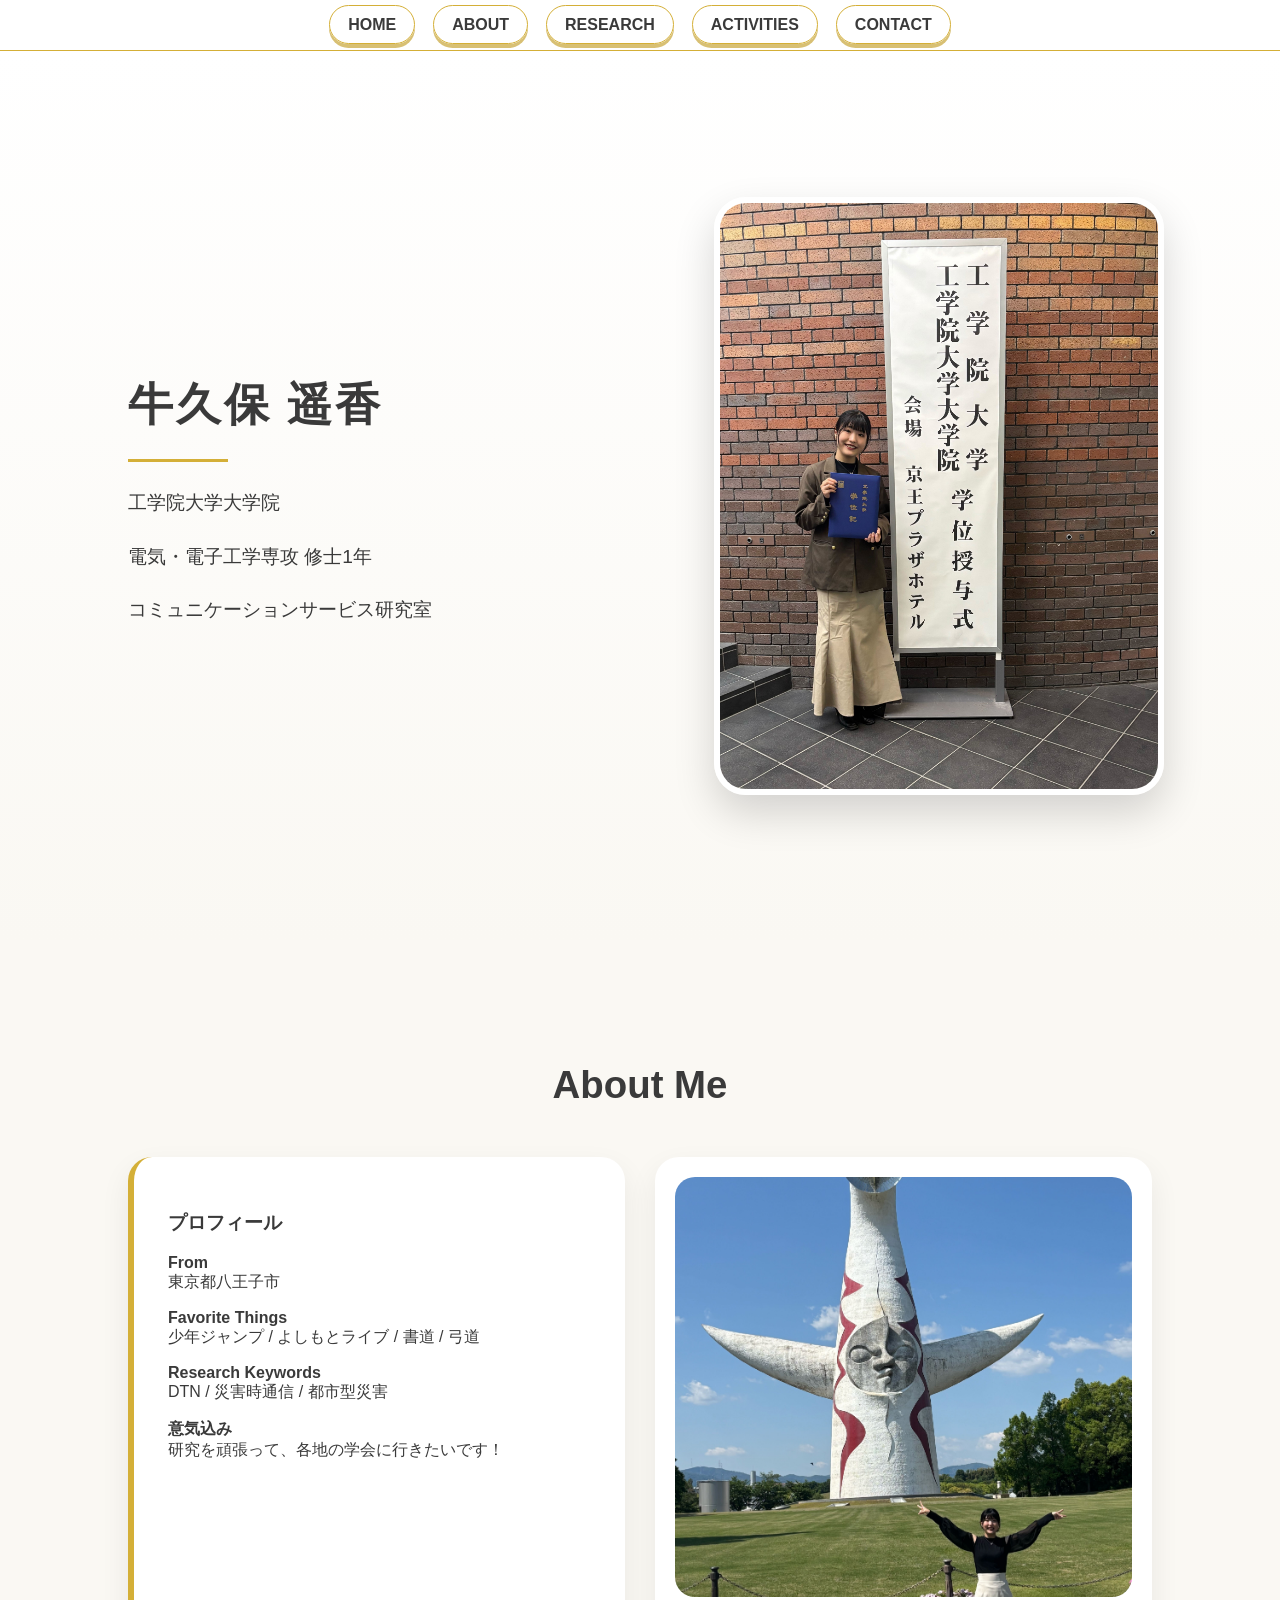
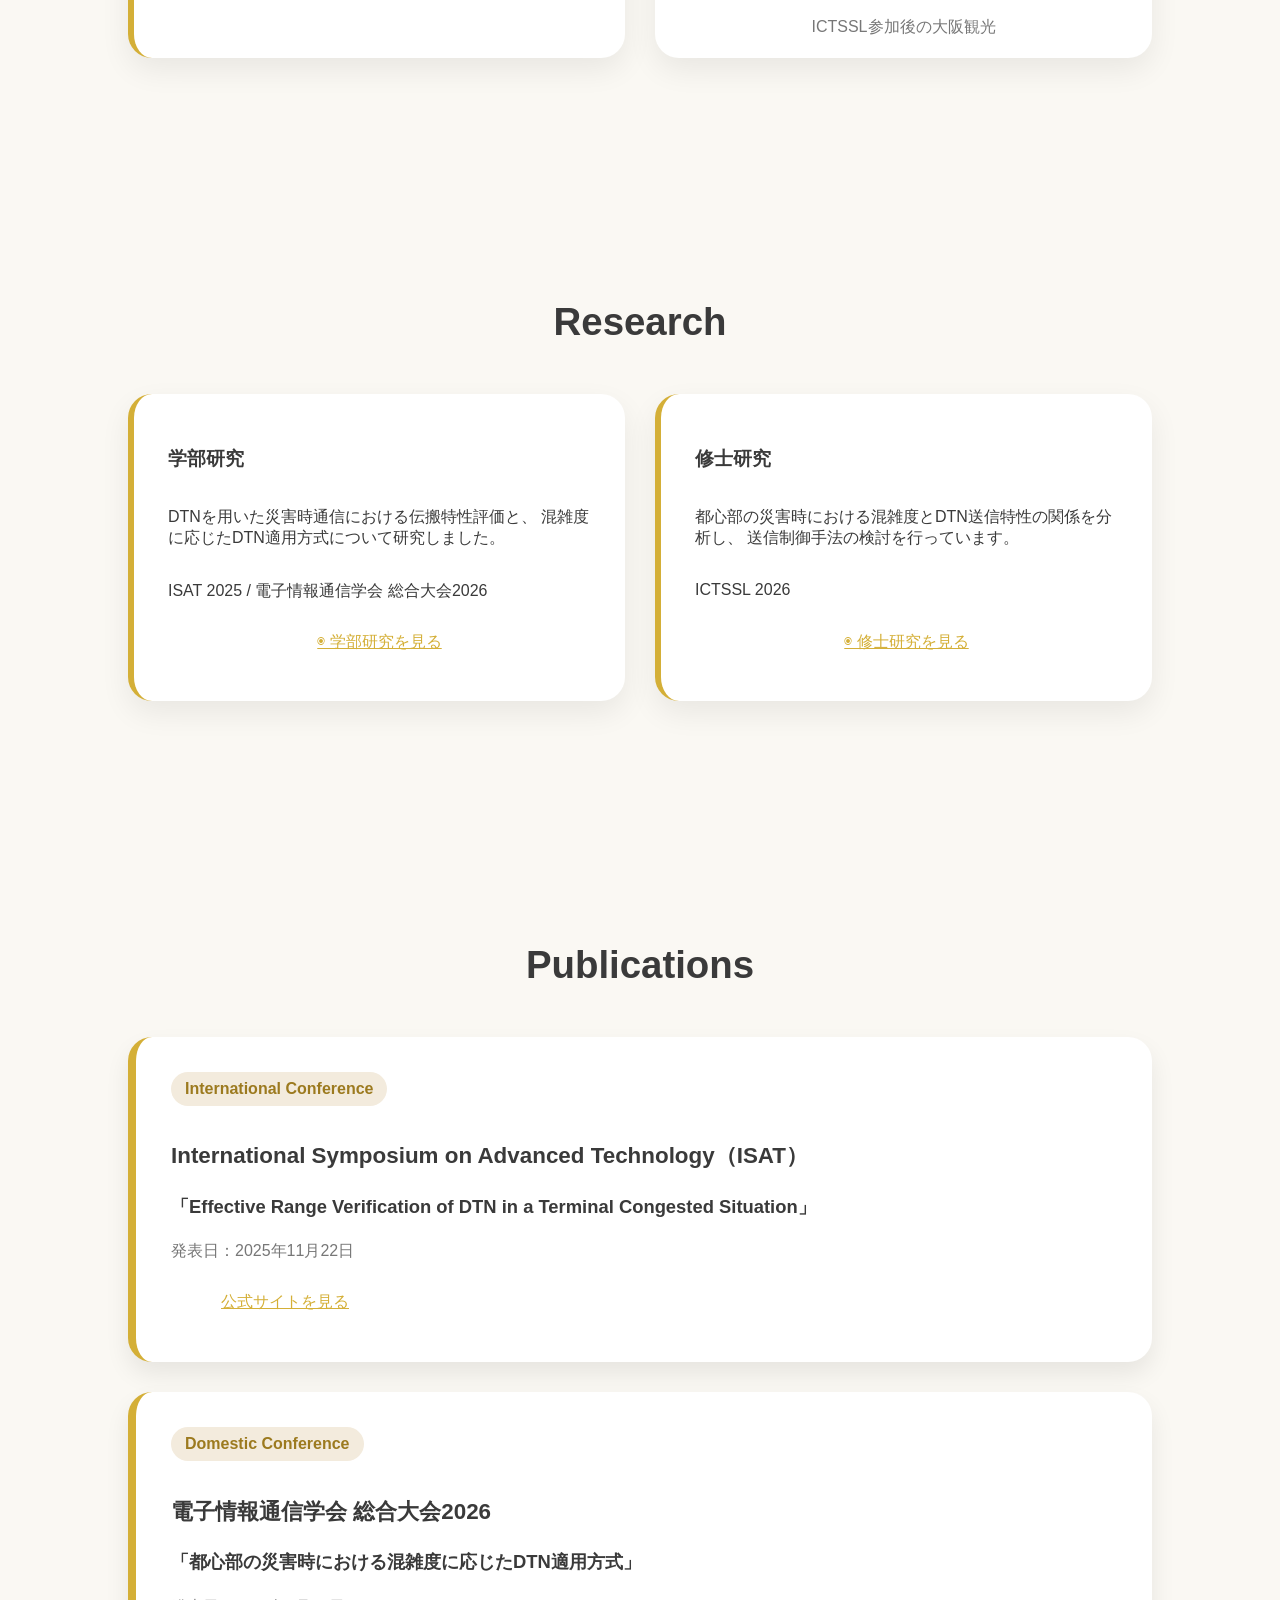
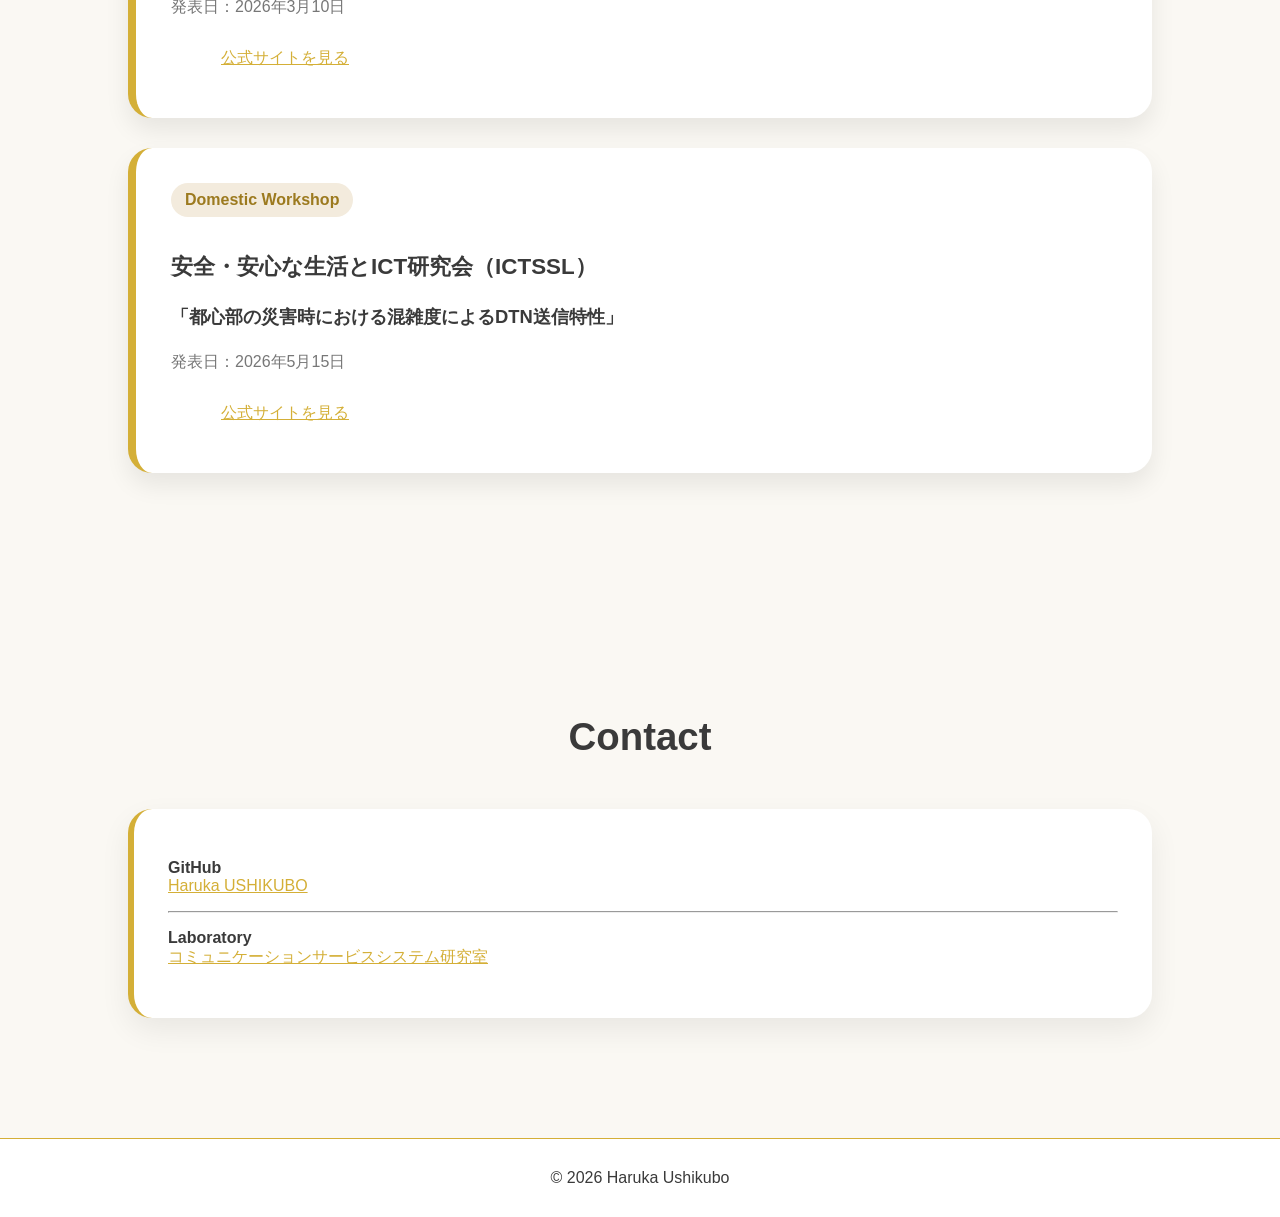
==== index.html @ f23a19f1 "Add files via upload" ====
<!DOCTYPE html>
<html lang="ja">
<head>
  <meta charset="UTF-8">
  <title>牛久保遥香 | Portfolio</title>
  <link rel="stylesheet" href="style.css">
</head>

<body>

<nav>
  <ul>
    <li><a href="#home">HOME</a></li>
    <li><a href="#about">ABOUT</a></li>
    <li><a href="#research">RESEARCH</a></li>
    <li><a href="#activities">ACTIVITIES</a></li>
    <li><a href="#contact">CONTACT</a></li>
  </ul>
</nav>

<header id="home" class="hero">
  <div class="hero-text">
    <h1>牛久保 遥香</h1>
    <p>工学院大学大学院</p>
    <p>電気・電子工学専攻 修士1年</p>
    <p>コミュニケーションサービス研究室</p>
    
  </div>

  <img src="images/profile.jpg" alt="牛久保遥香のプロフィール写真" class="hero-photo">
</header>

<section id="about">
  <h2>About Me</h2>

  <div class="about-grid">
    <div class="card">
      <h3>プロフィール</h3>

      <p><strong>From</strong><br>東京都八王子市</p>

      <p><strong>Favorite Things</strong><br>
        少年ジャンプ / よしもとライブ / 書道 / 弓道
      </p>

      <p><strong>Research Keywords</strong><br>
        DTN / 災害時通信 / 都市型災害 
      </p>
      <p><strong>意気込み</strong><br>
        研究を頑張って、各地の学会に行きたいです！
      </p>
    </div>

    <div class="card image-card">
      <img src="images/osaka.jpg" alt="ICTSSL参加後の大阪観光写真">
      <p class="caption">ICTSSL参加後の大阪観光</p>
    </div>
  </div>
</section>

<section id="research">
  <h2>Research</h2>

  <div class="research-grid">
    <div class="card">
      <h3>学部研究</h3>
      <p>
        DTNを用いた災害時通信における伝搬特性評価と、
        混雑度に応じたDTN適用方式について研究しました。
      </p>
      <p>ISAT 2025 / 電子情報通信学会 総合大会2026</p>
      <a class="gold-button" href="research/bachelor.html">◉ 学部研究を見る</a>
    </div>

    <div class="card">
      <h3>修士研究</h3>
      <p>
        都心部の災害時における混雑度とDTN送信特性の関係を分析し、
        送信制御手法の検討を行っています。
      </p>
      <p>ICTSSL 2026<br>
      </p>
      <a class="gold-button" href="research/master.html">◉ 修士研究を見る</a>
    </div>
  </div>
</section>

<section id="activities">
  <h2>Publications</h2>

  <div class="publication-card">
    <span class="tag">International Conference</span>
    <h3>International Symposium on Advanced Technology（ISAT）</h3>
    <p class="theme">「Effective Range Verification of DTN in a Terminal Congested Situation」</p>
    <p class="date">発表日：2025年11月22日</p>
    <a class="gold-button" href="https://www.kogakuin.ac.jp/isat/" target="_blank">
      公式サイトを見る
    </a>
  </div>

  <div class="publication-card">
    <span class="tag">Domestic Conference</span>
    <h3>電子情報通信学会 総合大会2026</h3>
    <p class="theme">「都心部の災害時における混雑度に応じたDTN適用方式」</p>
    <p class="date">発表日：2026年3月10日</p>
    <a class="gold-button" href="https://pub.confit.atlas.jp/ja/event/general2026" target="_blank">
      公式サイトを見る
    </a>
  </div>

  <div class="publication-card">
    <span class="tag">Domestic Workshop</span>
    <h3>安全・安心な生活とICT研究会（ICTSSL）</h3>
    <p class="theme">「都心部の災害時における混雑度によるDTN送信特性」</p>
    <p class="date">発表日：2026年5月15日</p>
    <a class="gold-button" href="https://ken.ieice.org/ken/program/index.php?tgid=IEICE-ICTSSL" target="_blank">
      公式サイトを見る
    </a>
  </div>
</section>

<section id="contact">
  <h2>Contact</h2>

  <div class="card">

    <p>
      <strong>GitHub</strong><br>
      <a href="https://github.com/haruuuguu" target="_blank">
        Haruka USHIKUBO
      </a>
    </p>

    <hr>

    <p>
      <strong>Laboratory</strong><br>
      <a href="https://www.mizunolab.net/index.html" target="_blank">
        コミュニケーションサービスシステム研究室
      </a>
    </p>

  </div>
</section>

<footer>
  © 2026 Haruka Ushikubo
</footer>

</body>
</html>
---- style.css ----
:root {
  --white: #ffffff;
  --cream: #faf8f3;
  --beige: #f3ebdd;
  --gold: #d4af37;
  --light-gold: #f5df8a;
  --dark-gold: #9c7a1f;
  --text: #3a3a3a;
}

html {
  scroll-behavior: smooth;
}

body {
  margin: 0;
  font-family: "Yu Gothic", "Hiragino Sans", sans-serif;
  color: var(--text);
  background: var(--cream);
}

nav {
  position: sticky;
  top: 0;
  z-index: 1000;
  background: rgba(255,255,255,0.95);
  backdrop-filter: blur(10px);
  border-bottom: 1px solid var(--gold);
  padding: 16px 8%;
}

nav ul {
  display: flex;
  justify-content: center;
  gap: 18px;
  list-style: none;
  margin: 0;
  padding: 0;
}

nav a {
  color: var(--text);
  text-decoration: none;
  font-weight: bold;
  padding: 10px 18px;
  border-radius: 999px;
  border: 1px solid var(--gold);
  background: white;
  box-shadow: 0 4px 0 #d8c074;
  transition: 0.15s;
}

nav a:hover {
  transform: translateY(-2px);
  background: var(--gold);
  color: white;
  box-shadow: 0 6px 0 var(--dark-gold);
}

nav a:active {
  transform: translateY(4px);
  box-shadow: none;
}

.hero {
  min-height: 90vh;
  padding: 40px 10%;
  display: grid;
  grid-template-columns: 1.1fr 0.9fr;
  gap: 50px;
  align-items: center;
  background: linear-gradient(180deg, #ffffff 0%, #faf8f3 100%);
}

.hero-text {
  text-align: left;
}

.hero h1 {
  font-size: 2.8rem;
  letter-spacing: 3px;
  margin-bottom: 15px;
}

.hero h1::after {
  content: "";
  display: block;
  width: 100px;
  height: 3px;
  background: var(--gold);
  margin: 24px 0;
}

.hero p {
  font-size: 1.2rem;
  line-height: 1.8;
}

.hero-photo {
  width: 100%;
  max-height: 620px;
  object-fit: cover;
  object-position: center;
  border-radius: 32px;
  border: 6px solid white;
  box-shadow: 0 18px 40px rgba(0,0,0,0.16);
}

section {
  padding: 90px 10%;
}

h2 {
  font-size: 2.4rem;
  text-align: center;
  margin-bottom: 50px;
}

.card {
  background: var(--white);
  border-radius: 24px;
  padding: 34px;
  margin-bottom: 30px;
  box-shadow: 0 12px 30px rgba(0,0,0,0.07);
  border-left: 6px solid var(--gold);
  transition: 0.3s;
}

.card:hover {
  transform: translateY(-6px);
}

.about-grid,
.research-grid {
  display: grid;
  grid-template-columns: repeat(auto-fit, minmax(280px, 1fr));
  gap: 30px;
}
.research-grid .card {
  display: flex;
  flex-direction: column;
}

.research-grid .gold-button {
  margin-top: auto;
}
.image-card {
  border-left: none;
  padding: 20px;
}

.image-card img {
  width: 100%;
  height: 420px;
  object-fit: cover;
  border-radius: 20px;
}

.caption {
  text-align: center;
  color: #777;
  margin-bottom: 0;
}

.gold-button{
  display:inline-flex;

  justify-content:center;
  align-items:center;

  padding:14px 24px;

  min-width:180px;
}

.gold-button:hover {
  transform: translateY(-2px);
  box-shadow:
    0 8px 0 var(--dark-gold),
    0 14px 24px rgba(0,0,0,.18);
}

.gold-button:active {
  transform: translateY(6px);
  box-shadow:
    0 0 0 var(--dark-gold),
    0 3px 8px rgba(0,0,0,.2);
}

.publication-card {
  background: white;
  padding: 35px;
  margin-bottom: 30px;
  border-radius: 24px;
  border-left: 8px solid var(--gold);
  box-shadow: 0 12px 25px rgba(0,0,0,.08);
  transition: .3s;
}

.publication-card:hover {
  transform: translateY(-8px);
  box-shadow: 0 18px 35px rgba(0,0,0,.12);
}

.publication-card h3 {
  font-size: 1.4rem;
  margin-bottom: 15px;
}

.theme {
  font-size: 1.15rem;
  line-height: 1.8;
  font-weight: 600;
}

.date {
  color: #777;
}

.tag {
  display: inline-block;
  background: var(--beige);
  color: var(--dark-gold);
  padding: 8px 14px;
  border-radius: 999px;
  font-weight: bold;
  margin-bottom: 12px;
}

a {
  color: var(--gold);
}

footer {
  text-align: center;
  padding: 30px;
  background: white;
  border-top: 1px solid var(--gold);
}

@media (max-width: 800px) {
  nav ul {
    flex-wrap: wrap;
  }

  .hero {
    grid-template-columns: 1fr;
    text-align: center;
  }

  .hero-text {
    text-align: center;
  }

  .hero h1 {
    font-size: 2.6rem;
  }

  .hero h1::after {
    margin: 24px auto;
  }
}
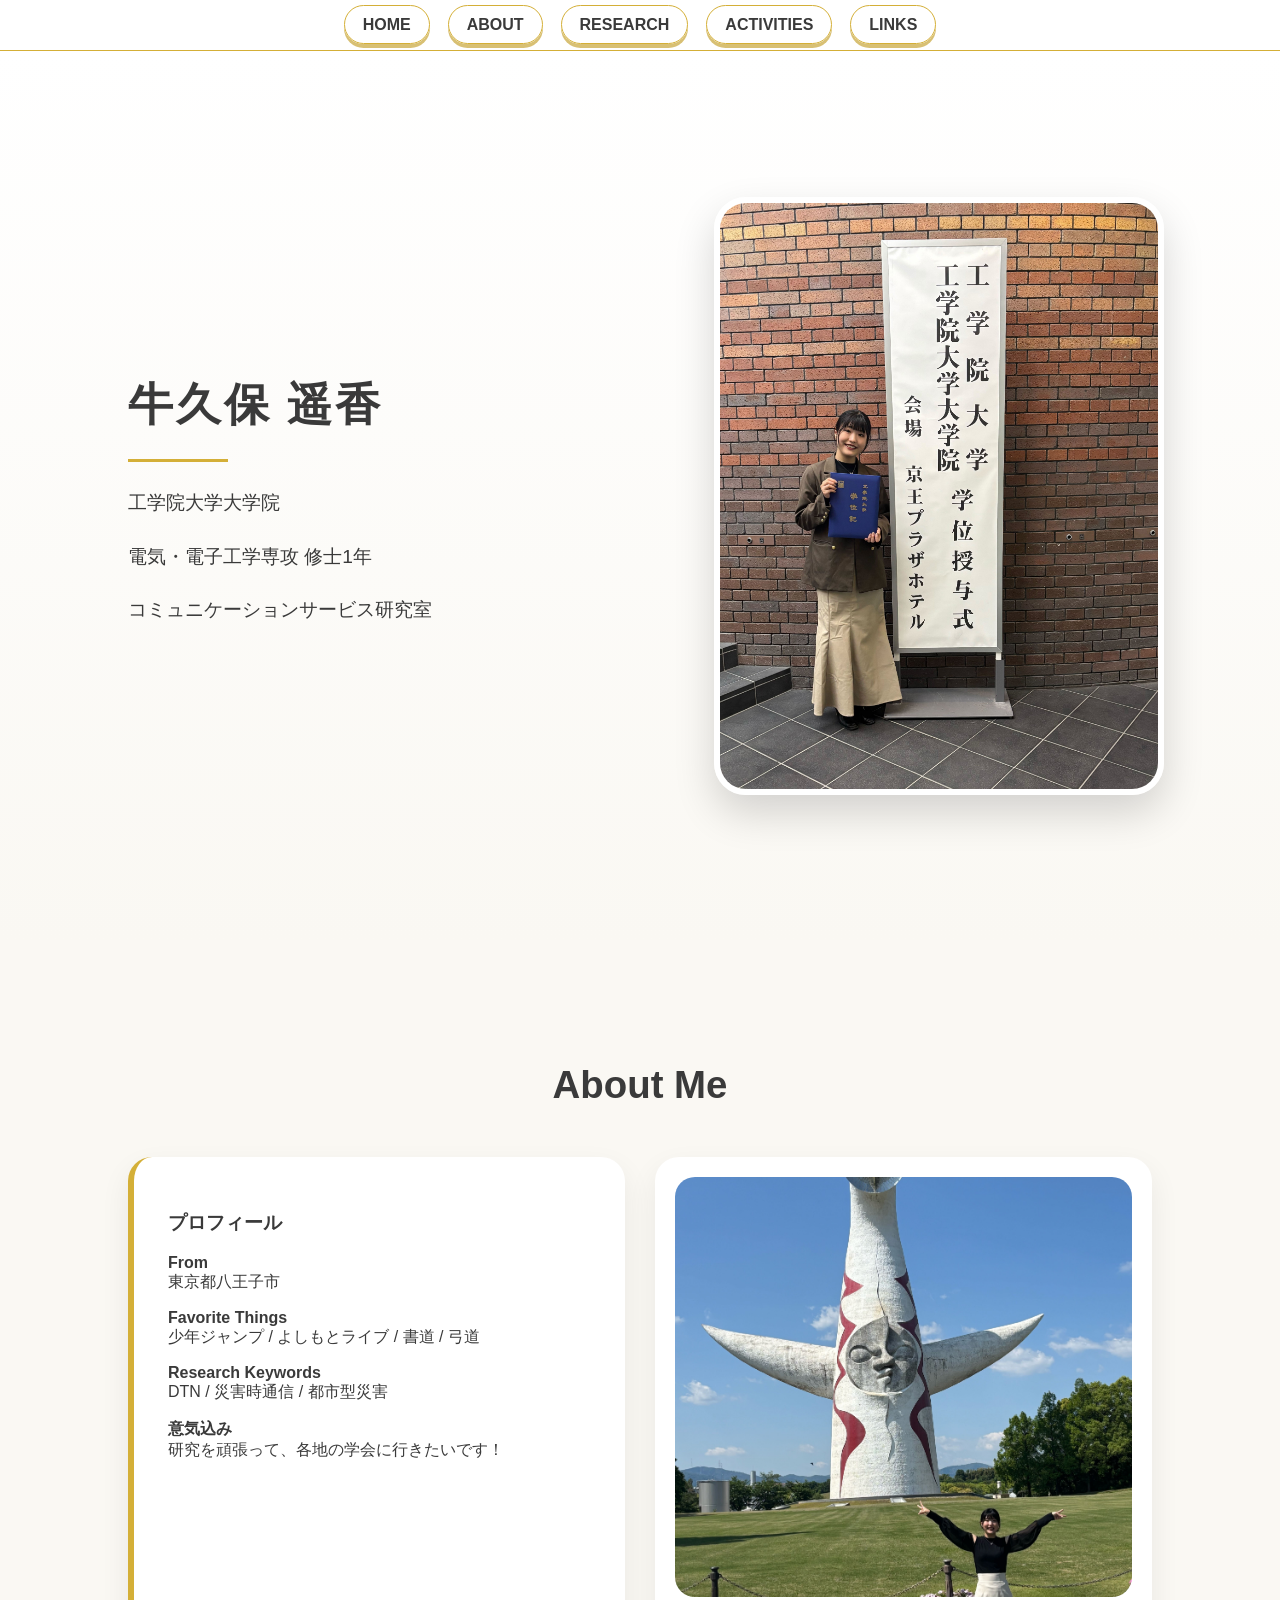
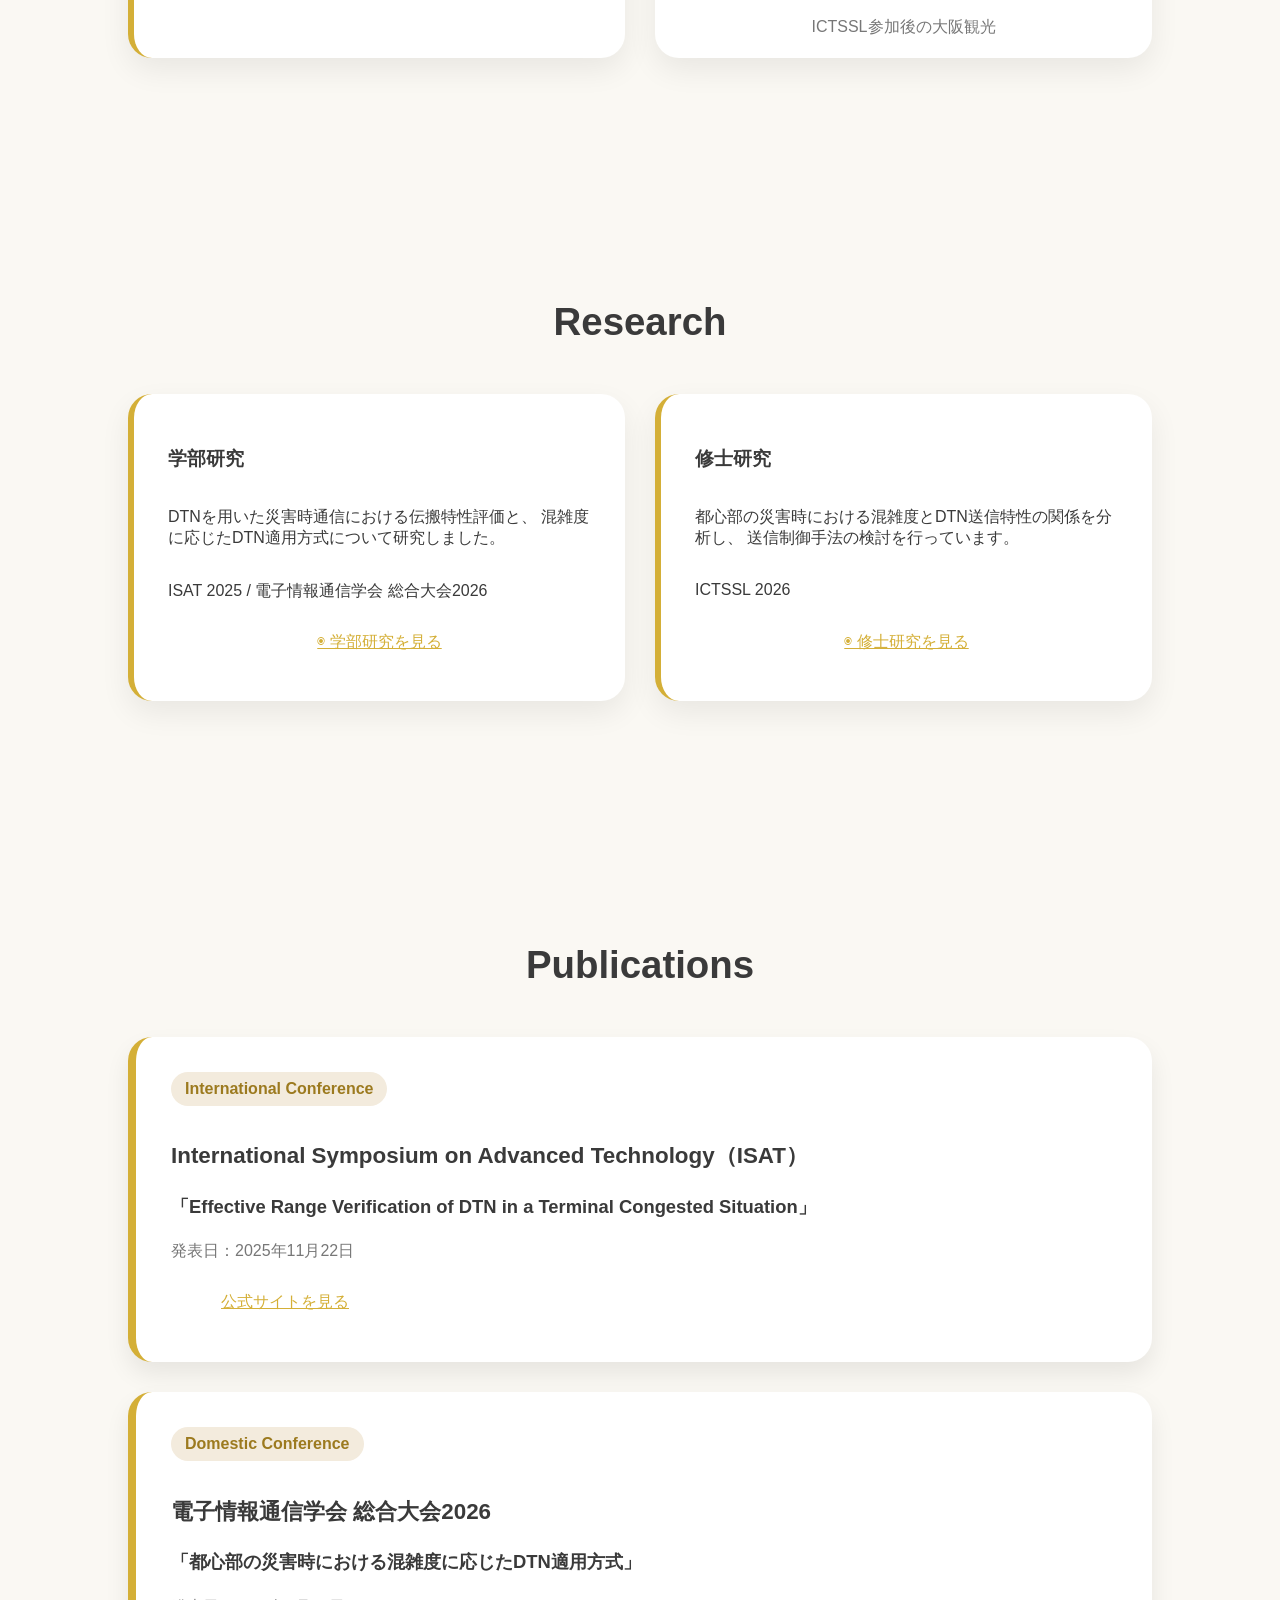
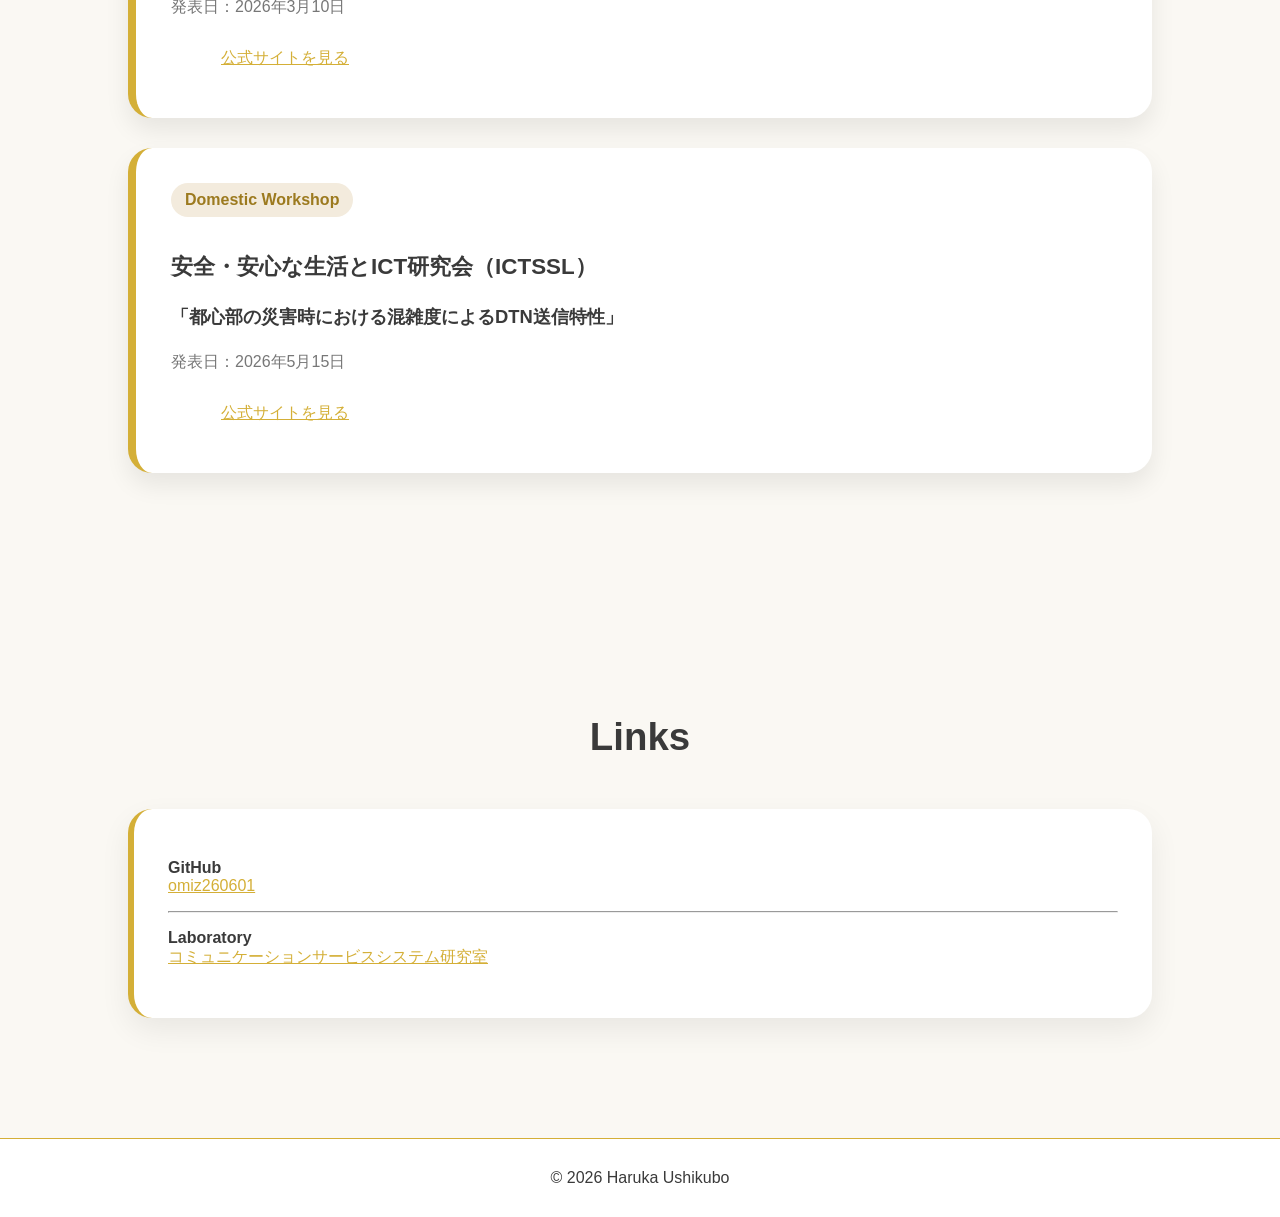
==== commit 56f1ee6e: "Update index.html" ====
--- a/index.html
+++ b/index.html
@@ -14,7 +14,7 @@
     <li><a href="#about">ABOUT</a></li>
     <li><a href="#research">RESEARCH</a></li>
     <li><a href="#activities">ACTIVITIES</a></li>
-    <li><a href="#contact">CONTACT</a></li>
+    <li><a href="#contact">LINKS</a></li>
   </ul>
 </nav>
 
@@ -119,15 +119,15 @@
   </div>
 </section>
 
-<section id="contact">
-  <h2>Contact</h2>
+<section id="links">
+  <h2>Links</h2>
 
   <div class="card">
 
     <p>
       <strong>GitHub</strong><br>
-      <a href="https://github.com/haruuuguu" target="_blank">
-        Haruka USHIKUBO
+      <a href="https://github.com/omiz260601" target="_blank">
+        omiz260601
       </a>
     </p>
 
@@ -148,4 +148,4 @@
 </footer>
 
 </body>
-</html>+</html>
